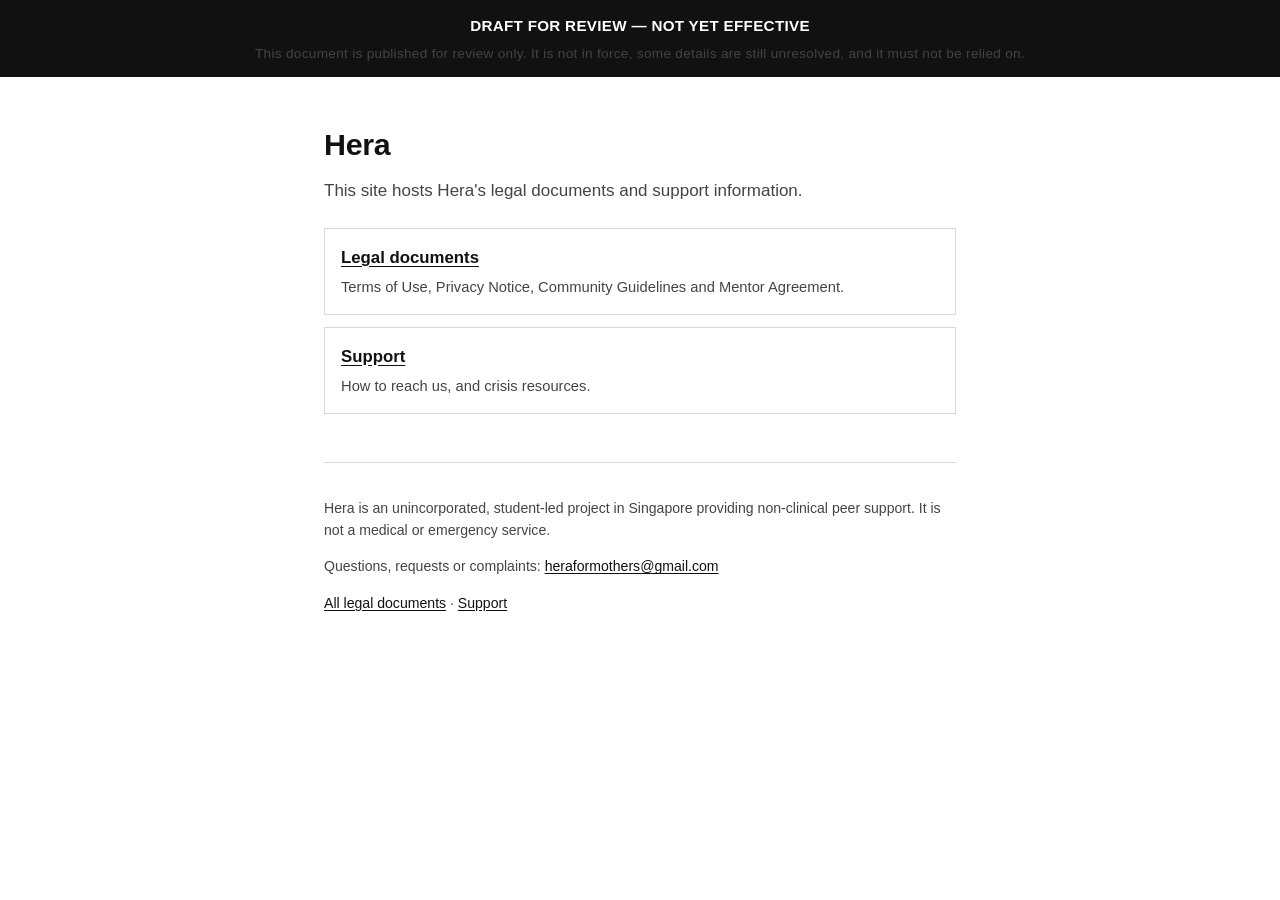
==== index.html @ fe3f833c "Hera legal pages: draft for review Static, dependency-free site for the four Phase 2 legal documents" ====
<!DOCTYPE html>
<html lang="en-SG">
<head>
<meta charset="utf-8">
<meta name="viewport" content="width=device-width, initial-scale=1">
<!-- Temporary while these pages are a draft for review. Remove when they go live. -->
<meta name="robots" content="noindex, nofollow">
<meta name="description" content="Hera legal documents and support.">
<title>Hera &middot; Hera</title>
<link rel="stylesheet" href="./assets/style.css">
</head>
<body>
<div class="draft-banner" role="note">
  DRAFT FOR REVIEW &mdash; NOT YET EFFECTIVE
  <p>This document is published for review only. It is not in force, some details are still
  unresolved, and it must not be relied on.</p>
</div>
<main class="wrap">

<h1>Hera</h1>
<p>This site hosts Hera's legal documents and support information.</p>
<ul class="doclist">
<li><a href="./legal/">Legal documents</a><p>Terms of Use, Privacy Notice, Community Guidelines and Mentor Agreement.</p></li>
<li><a href="./support/">Support</a><p>How to reach us, and crisis resources.</p></li>
</ul>
<footer>
<p>Hera is an unincorporated, student-led project in Singapore providing non-clinical peer support.
It is not a medical or emergency service.</p>
<p>Questions, requests or complaints: <a href="mailto:heraformothers@gmail.com">heraformothers@gmail.com</a></p>
<p><a href="./legal/">All legal documents</a> &middot; <a href="./support/">Support</a></p>
</footer>
</main>
</body>
</html>
---- assets/style.css ----
/* Hera legal pages.
   Black and white, system fonts only. No third-party fonts, no analytics,
   no tracking, no cookies, no JavaScript. */

:root {
  --ink: #111111;
  --ink-soft: #444444;
  --rule: #d8d8d8;
  --rule-strong: #999999;
  --paper: #ffffff;
  --draft-bg: #f4f4f4;
  --placeholder-bg: #ebebeb;
  --measure: 42rem;
}

* { box-sizing: border-box; }

html {
  /* Never let a wide table push the page sideways. */
  overflow-x: hidden;
  -webkit-text-size-adjust: 100%;
}

body {
  margin: 0;
  background: var(--paper);
  color: var(--ink);
  font-family: -apple-system, BlinkMacSystemFont, "Segoe UI", Roboto, Helvetica, Arial, sans-serif;
  font-size: 17px;
  line-height: 1.6;
  overflow-x: hidden;
}

.wrap {
  max-width: var(--measure);
  margin: 0 auto;
  padding: 1.5rem 1.25rem 4rem;
}

/* ---------------------------------------------------------------- banner */

.draft-banner {
  background: var(--ink);
  color: var(--paper);
  padding: 0.85rem 1.25rem;
  font-weight: 700;
  font-size: 0.95rem;
  letter-spacing: 0.02em;
  text-align: center;
}

.draft-banner p {
  margin: 0.35rem 0 0;
  font-weight: 400;
  font-size: 0.85rem;
  line-height: 1.5;
}

/* ------------------------------------------------------------------ text */

h1 {
  font-size: 1.9rem;
  line-height: 1.25;
  margin: 1.5rem 0 0.5rem;
  letter-spacing: -0.01em;
}

h2 {
  font-size: 1.3rem;
  line-height: 1.3;
  margin: 2.25rem 0 0.6rem;
  padding-top: 0.4rem;
}

h3 {
  font-size: 1.05rem;
  margin: 1.6rem 0 0.4rem;
}

p, li { color: var(--ink-soft); }
p { margin: 0.85rem 0; }

strong { color: var(--ink); font-weight: 700; }

ul { padding-left: 1.2rem; margin: 0.85rem 0; }
li { margin: 0.4rem 0; }

hr {
  border: 0;
  border-top: 1px solid var(--rule);
  margin: 2.5rem 0;
}

a { color: var(--ink); text-decoration: underline; text-underline-offset: 0.15em; }
a:hover { text-decoration-thickness: 2px; }
a:focus-visible { outline: 2px solid var(--ink); outline-offset: 2px; }

code {
  font-family: ui-monospace, SFMono-Regular, Menlo, monospace;
  font-size: 0.9em;
  background: var(--draft-bg);
  padding: 0.1em 0.35em;
  border-radius: 3px;
}

/* --------------------------------------------------------- doc meta line */

.docmeta {
  font-size: 0.9rem;
  color: var(--ink-soft);
  border: 1px solid var(--rule);
  padding: 0.75rem 0.9rem;
  margin: 1rem 0 1.75rem;
}

.docmeta dl { margin: 0; display: grid; grid-template-columns: auto 1fr; gap: 0.25rem 0.75rem; }
.docmeta dt { font-weight: 700; color: var(--ink); }
.docmeta dd { margin: 0; }

/* ------------------------------------------------------------ placeholder */

.placeholder {
  background: var(--placeholder-bg);
  color: var(--ink);
  border-bottom: 2px solid var(--ink);
  padding: 0.05em 0.3em;
  font-weight: 700;
  font-style: normal;
}

.reviewnote {
  border: 1px solid var(--rule-strong);
  background: var(--draft-bg);
  padding: 0.85rem 1rem;
  margin: 1.25rem 0;
  font-size: 0.92rem;
}

.reviewnote p { margin: 0.4rem 0; color: var(--ink); }
.reviewnote p:first-child { margin-top: 0; }
.reviewnote p:last-child { margin-bottom: 0; }

/* ---------------------------------------------------------------- tables */

.tablewrap { margin: 1.25rem 0; }

table {
  width: 100%;
  border-collapse: collapse;
  font-size: 0.95rem;
}

caption { text-align: left; font-weight: 700; padding-bottom: 0.5rem; }

th, td {
  border: 1px solid var(--rule);
  padding: 0.6rem 0.7rem;
  text-align: left;
  vertical-align: top;
}

th { background: var(--draft-bg); color: var(--ink); font-weight: 700; }
td { color: var(--ink-soft); }

/* Narrow screens: each row becomes a labelled card. No shrunken text, no
   horizontal scrolling. Labels come from data-label on each cell. */
@media (max-width: 40rem) {
  table, thead, tbody, tr, th, td { display: block; }

  thead { position: absolute; width: 1px; height: 1px; overflow: hidden; clip: rect(0 0 0 0); }

  tr {
    border: 1px solid var(--rule-strong);
    margin-bottom: 1rem;
    padding: 0.25rem 0;
  }

  td {
    border: 0;
    border-bottom: 1px solid var(--rule);
    padding: 0.6rem 0.8rem;
  }

  tr td:last-child { border-bottom: 0; }

  td::before {
    content: attr(data-label);
    display: block;
    font-weight: 700;
    color: var(--ink);
    font-size: 0.78rem;
    text-transform: uppercase;
    letter-spacing: 0.04em;
    margin-bottom: 0.2rem;
  }
}

/* -------------------------------------------------------------- nav/index */

.backlink { font-size: 0.92rem; margin: 0 0 0.5rem; }

.doclist { list-style: none; padding: 0; margin: 1.5rem 0; }

.doclist li {
  border: 1px solid var(--rule);
  padding: 0.9rem 1rem;
  margin: 0 0 0.75rem;
}

.doclist a { font-weight: 700; font-size: 1.05rem; }
.doclist p { margin: 0.3rem 0 0; font-size: 0.92rem; }

footer {
  margin-top: 3rem;
  padding-top: 1.25rem;
  border-top: 1px solid var(--rule);
  font-size: 0.88rem;
  color: var(--ink-soft);
}

@media print {
  .draft-banner { background: none; color: var(--ink); border: 2px solid var(--ink); }
}
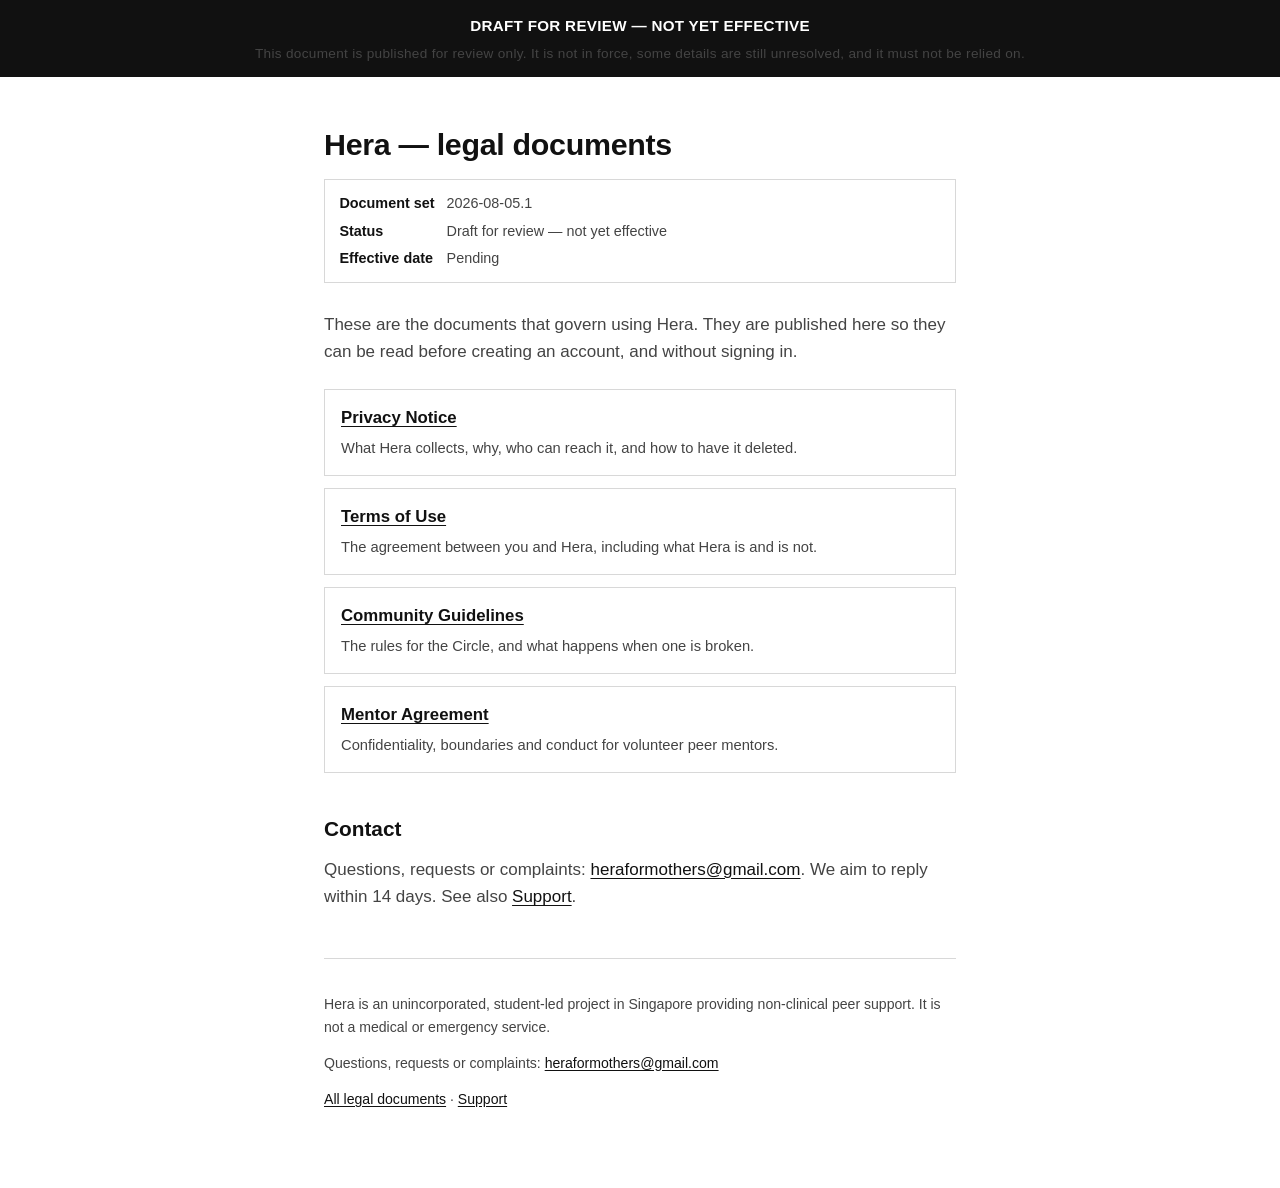
==== commit 5ca4b3e0: "Lay the site out for the /legal/ Pages base path The repository is named `legal` under the heraformo" ====
--- a/index.html
+++ b/index.html
@@ -5,8 +5,8 @@
 <meta name="viewport" content="width=device-width, initial-scale=1">
 <!-- Temporary while these pages are a draft for review. Remove when they go live. -->
 <meta name="robots" content="noindex, nofollow">
-<meta name="description" content="Hera legal documents and support.">
-<title>Hera &middot; Hera</title>
+<meta name="description" content="Hera&#x27;s Terms of Use, Privacy Notice, Community Guidelines and Mentor Agreement.">
+<title>Legal &middot; Hera</title>
 <link rel="stylesheet" href="./assets/style.css">
 </head>
 <body>
@@ -17,17 +17,23 @@
 </div>
 <main class="wrap">
 
-<h1>Hera</h1>
-<p>This site hosts Hera's legal documents and support information.</p>
-<ul class="doclist">
-<li><a href="./legal/">Legal documents</a><p>Terms of Use, Privacy Notice, Community Guidelines and Mentor Agreement.</p></li>
-<li><a href="./support/">Support</a><p>How to reach us, and crisis resources.</p></li>
-</ul>
+<h1>Hera &mdash; legal documents</h1>
+<div class="docmeta"><dl>
+<dt>Document set</dt><dd>2026-08-05.1</dd>
+<dt>Status</dt><dd>Draft for review &mdash; not yet effective</dd>
+<dt>Effective date</dt><dd>Pending</dd>
+</dl></div>
+<p>These are the documents that govern using Hera. They are published here so they can be read
+before creating an account, and without signing in.</p>
+<ul class="doclist"><li><a href="./privacy/">Privacy Notice</a><p>What Hera collects, why, who can reach it, and how to have it deleted.</p></li><li><a href="./terms/">Terms of Use</a><p>The agreement between you and Hera, including what Hera is and is not.</p></li><li><a href="./community-guidelines/">Community Guidelines</a><p>The rules for the Circle, and what happens when one is broken.</p></li><li><a href="./mentor-agreement/">Mentor Agreement</a><p>Confidentiality, boundaries and conduct for volunteer peer mentors.</p></li></ul>
+<h2 id="contact">Contact</h2>
+<p>Questions, requests or complaints: <a href="mailto:heraformothers@gmail.com">heraformothers@gmail.com</a>.
+We aim to reply within 14 days. See also <a href="./support/">Support</a>.</p>
 <footer>
 <p>Hera is an unincorporated, student-led project in Singapore providing non-clinical peer support.
 It is not a medical or emergency service.</p>
 <p>Questions, requests or complaints: <a href="mailto:heraformothers@gmail.com">heraformothers@gmail.com</a></p>
-<p><a href="./legal/">All legal documents</a> &middot; <a href="./support/">Support</a></p>
+<p><a href="./">All legal documents</a> &middot; <a href="./support/">Support</a></p>
 </footer>
 </main>
 </body>
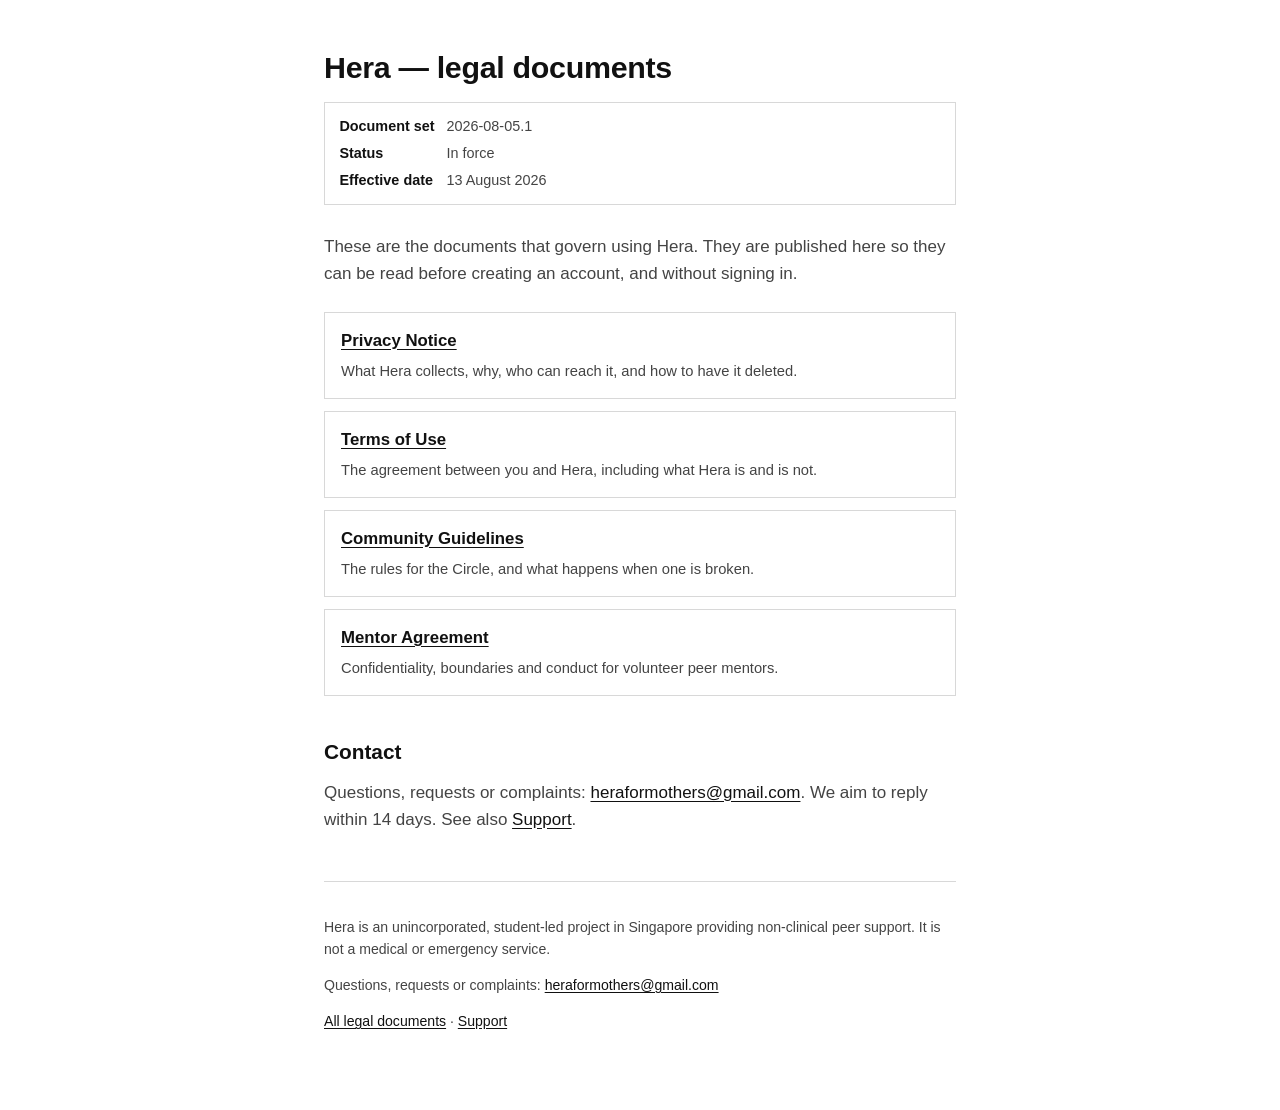
==== commit 814e45e3: "Publish the legal documents as in force Resolves every placeholder and contingent note in the docume" ====
--- a/index.html
+++ b/index.html
@@ -3,25 +3,18 @@
 <head>
 <meta charset="utf-8">
 <meta name="viewport" content="width=device-width, initial-scale=1">
-<!-- Temporary while these pages are a draft for review. Remove when they go live. -->
-<meta name="robots" content="noindex, nofollow">
 <meta name="description" content="Hera&#x27;s Terms of Use, Privacy Notice, Community Guidelines and Mentor Agreement.">
 <title>Legal &middot; Hera</title>
 <link rel="stylesheet" href="./assets/style.css">
 </head>
 <body>
-<div class="draft-banner" role="note">
-  DRAFT FOR REVIEW &mdash; NOT YET EFFECTIVE
-  <p>This document is published for review only. It is not in force, some details are still
-  unresolved, and it must not be relied on.</p>
-</div>
 <main class="wrap">
 
 <h1>Hera &mdash; legal documents</h1>
 <div class="docmeta"><dl>
 <dt>Document set</dt><dd>2026-08-05.1</dd>
-<dt>Status</dt><dd>Draft for review &mdash; not yet effective</dd>
-<dt>Effective date</dt><dd>Pending</dd>
+<dt>Status</dt><dd>In force</dd>
+<dt>Effective date</dt><dd>13 August 2026</dd>
 </dl></div>
 <p>These are the documents that govern using Hera. They are published here so they can be read
 before creating an account, and without signing in.</p>
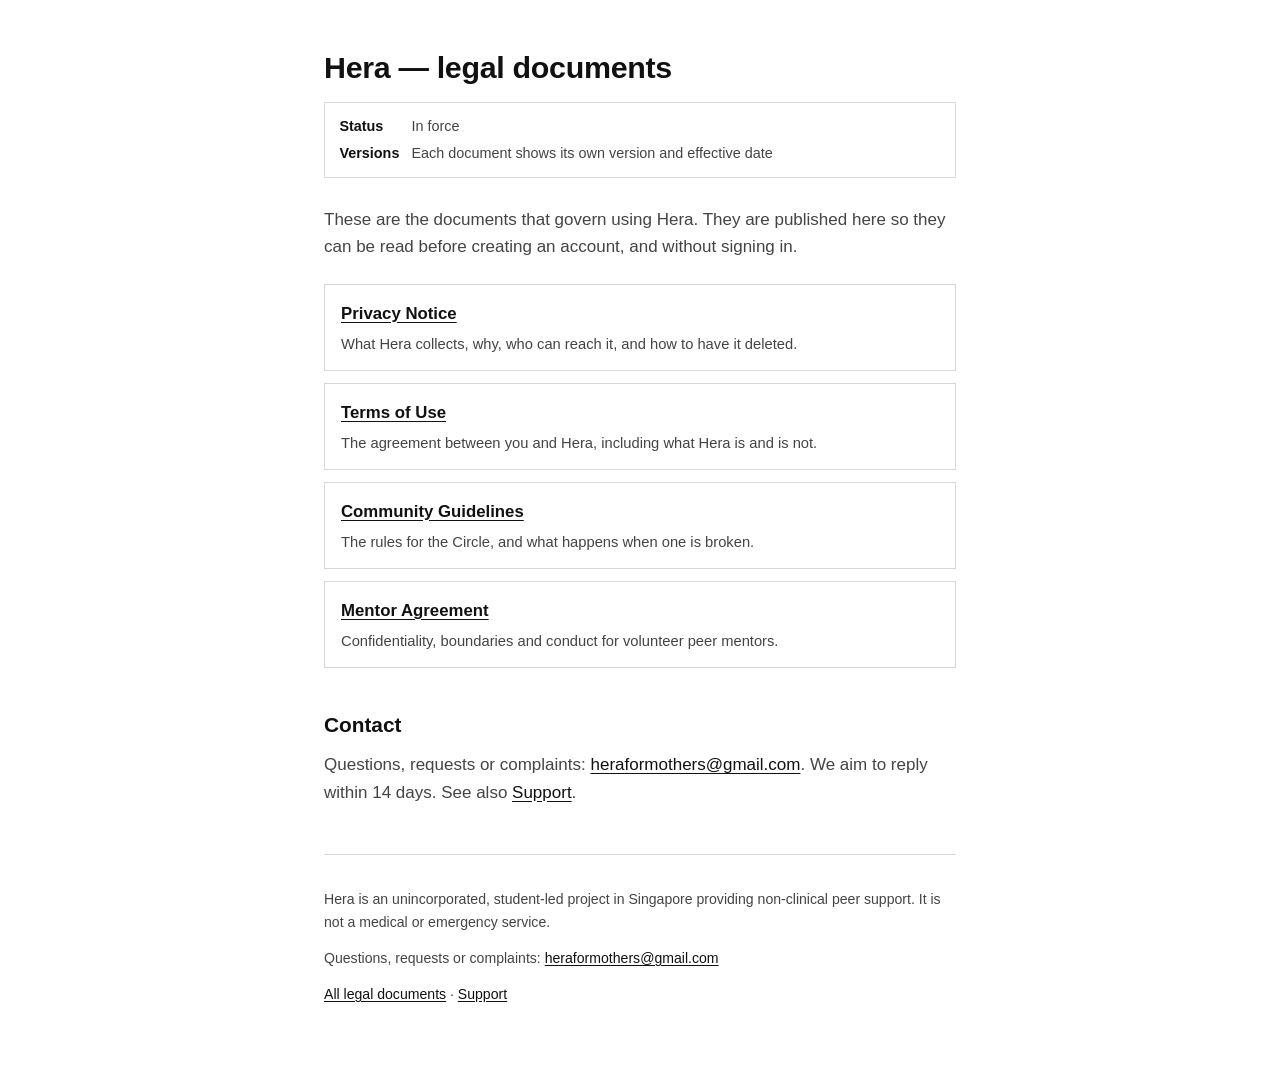
==== commit 14ef6fb9: "Launch package: versions 2026-10-07.1, per-document effective dates, accurate change clauses Terms, " ====
--- a/index.html
+++ b/index.html
@@ -12,9 +12,8 @@
 
 <h1>Hera &mdash; legal documents</h1>
 <div class="docmeta"><dl>
-<dt>Document set</dt><dd>2026-08-05.1</dd>
 <dt>Status</dt><dd>In force</dd>
-<dt>Effective date</dt><dd>13 August 2026</dd>
+<dt>Versions</dt><dd>Each document shows its own version and effective date</dd>
 </dl></div>
 <p>These are the documents that govern using Hera. They are published here so they can be read
 before creating an account, and without signing in.</p>
